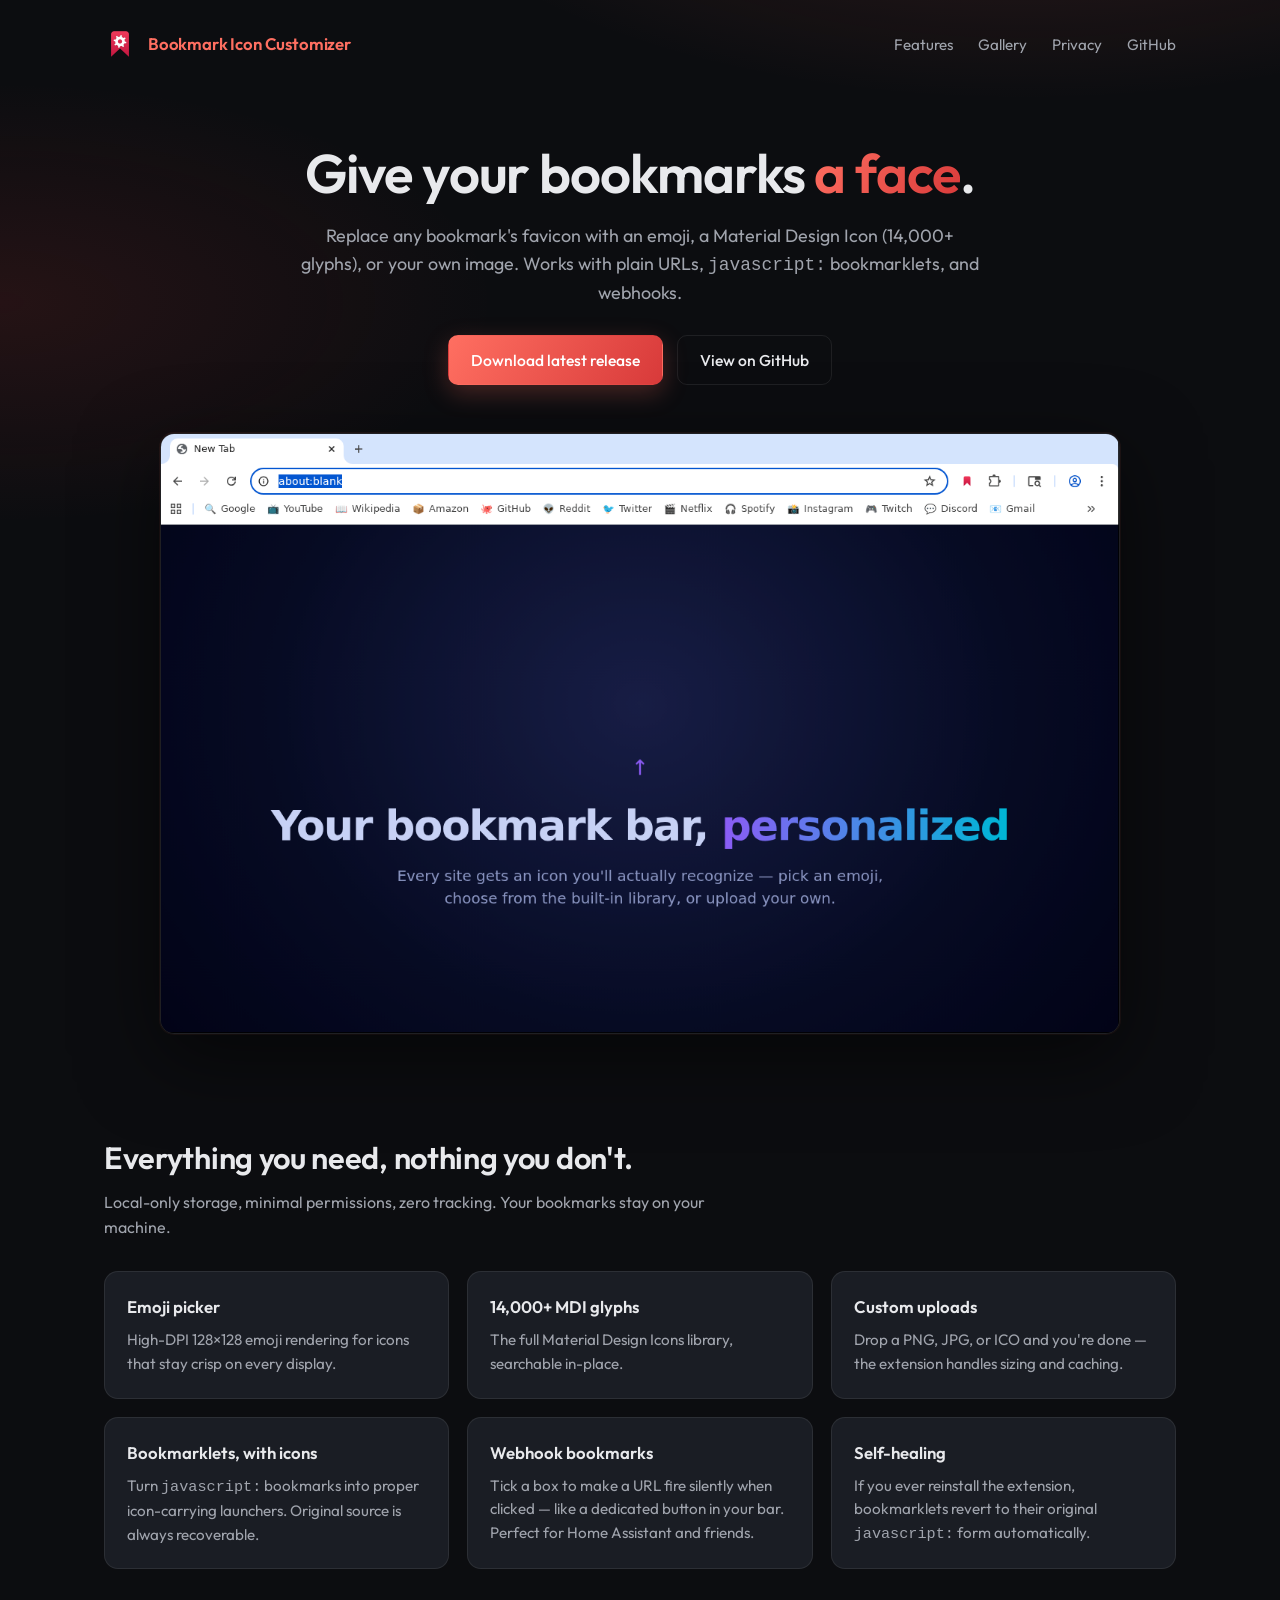
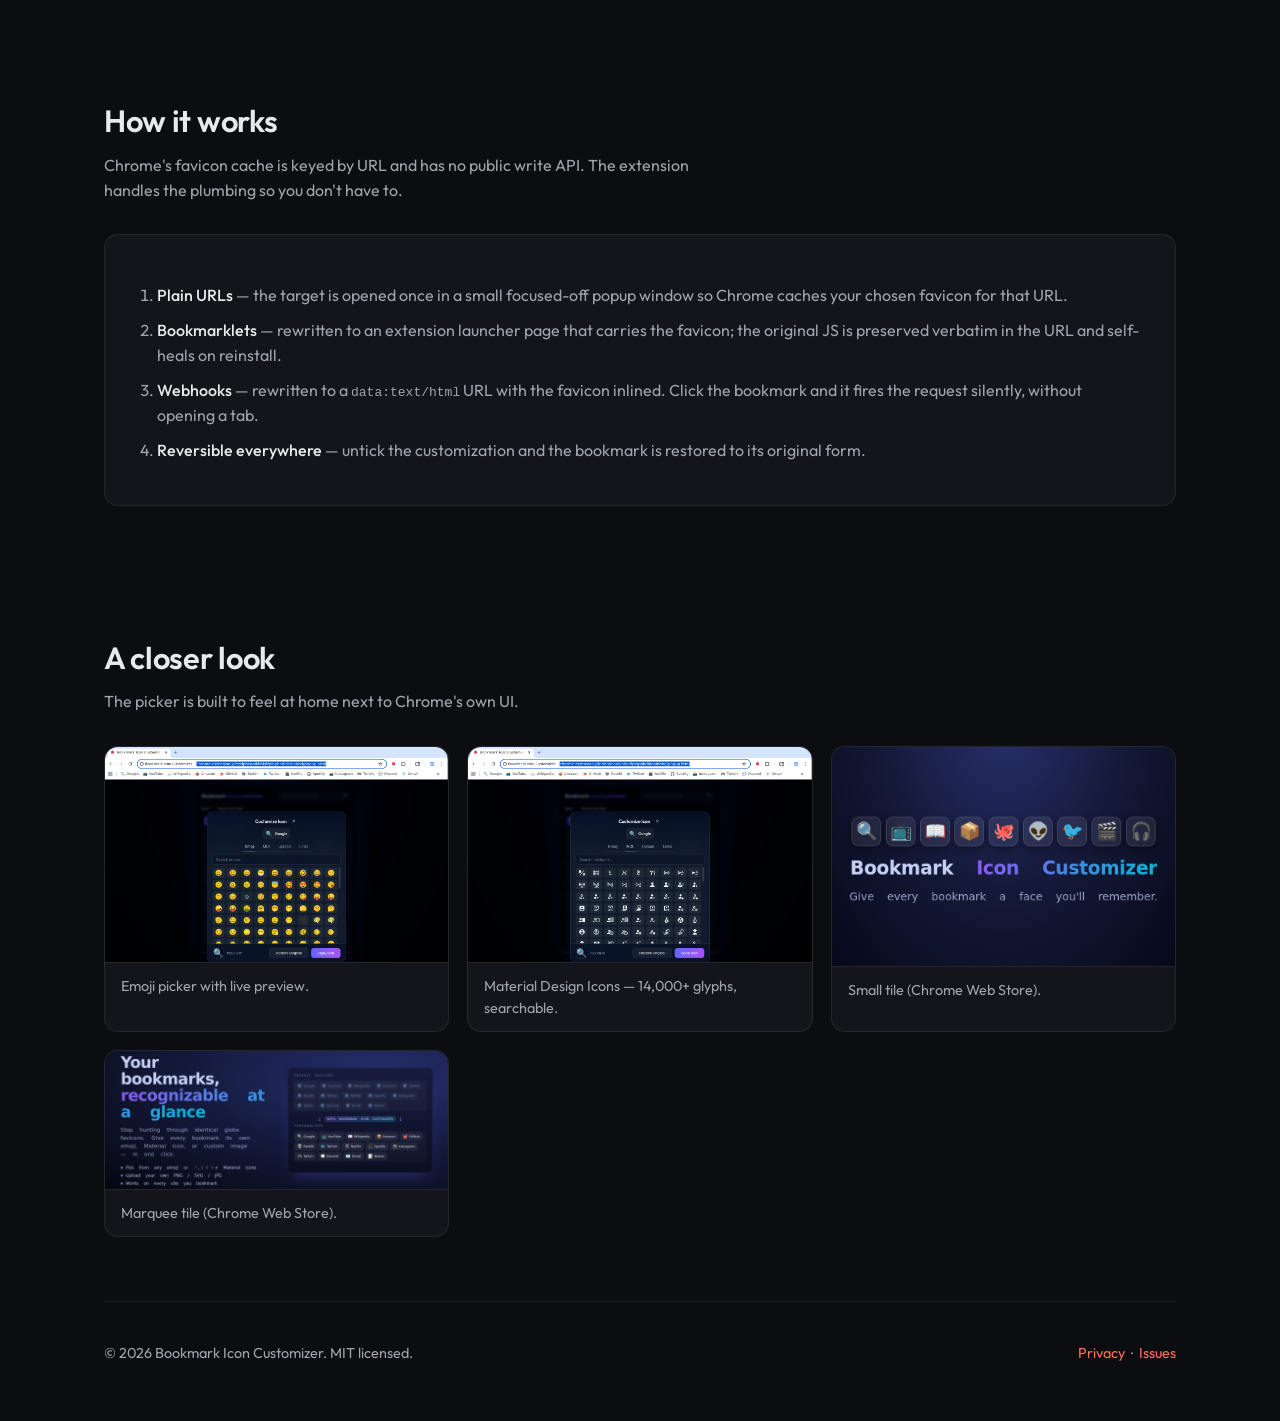
==== docs/index.html @ 4ed9962f "Add privacy policy, GitHub Pages site, and Chrome Web Store assets - PRIVACY.md + docs/privacy.html " ====
<!DOCTYPE html>
<html lang="en">
<head>
  <meta charset="UTF-8">
  <meta name="viewport" content="width=device-width, initial-scale=1">
  <title>Bookmark Icon Customizer — a Chrome extension for beautiful bookmarks</title>
  <meta name="description" content="Customize bookmark favicons with emojis, 14,000+ Material Design Icons, or your own images. Works with bookmarklets and webhooks. Local-only, no tracking.">
  <link rel="icon" type="image/png" href="assets/logo.png">
  <link rel="stylesheet" href="style.css">
  <link href="https://fonts.googleapis.com/css2?family=Outfit:wght@300;400;500;600&display=swap" rel="stylesheet">
</head>
<body>
  <div class="container">
    <header class="site">
      <a class="brand" href="./">
        <img src="assets/logo.png" alt="">
        <span class="brand-name">Bookmark Icon Customizer</span>
      </a>
      <nav class="site-nav">
        <a href="#features">Features</a>
        <a href="#gallery">Gallery</a>
        <a href="privacy.html">Privacy</a>
        <a href="https://github.com/mayerwin/Bookmark-Icon-Customizer">GitHub</a>
      </nav>
    </header>

    <section class="hero">
      <h1>Give your bookmarks <span class="accent">a face</span>.</h1>
      <p class="lead">
        Replace any bookmark's favicon with an emoji, a Material Design Icon
        (14,000+ glyphs), or your own image. Works with plain URLs,
        <code>javascript:</code> bookmarklets, and webhooks.
      </p>
      <div class="cta-row">
        <a class="btn btn-primary" href="https://github.com/mayerwin/Bookmark-Icon-Customizer/releases/latest">Download latest release</a>
        <a class="btn btn-ghost" href="https://github.com/mayerwin/Bookmark-Icon-Customizer">View on GitHub</a>
      </div>

      <div class="hero-shot">
        <img src="assets/screenshot-1-hero-1280x800.png" alt="Bookmark Icon Customizer picker with a customized bookmark bar in the background">
      </div>
    </section>

    <section id="features">
      <h2>Everything you need, nothing you don't.</h2>
      <p class="section-sub">Local-only storage, minimal permissions, zero tracking. Your bookmarks stay on your machine.</p>

      <div class="features">
        <div class="feature">
          <h3>Emoji picker</h3>
          <p>High-DPI 128×128 emoji rendering for icons that stay crisp on every display.</p>
        </div>
        <div class="feature">
          <h3>14,000+ MDI glyphs</h3>
          <p>The full Material Design Icons library, searchable in-place.</p>
        </div>
        <div class="feature">
          <h3>Custom uploads</h3>
          <p>Drop a PNG, JPG, or ICO and you're done — the extension handles sizing and caching.</p>
        </div>
        <div class="feature">
          <h3>Bookmarklets, with icons</h3>
          <p>Turn <code>javascript:</code> bookmarks into proper icon-carrying launchers. Original source is always recoverable.</p>
        </div>
        <div class="feature">
          <h3>Webhook bookmarks</h3>
          <p>Tick a box to make a URL fire silently when clicked — like a dedicated button in your bar. Perfect for Home Assistant and friends.</p>
        </div>
        <div class="feature">
          <h3>Self-healing</h3>
          <p>If you ever reinstall the extension, bookmarklets revert to their original <code>javascript:</code> form automatically.</p>
        </div>
      </div>
    </section>

    <section id="how">
      <h2>How it works</h2>
      <p class="section-sub">Chrome's favicon cache is keyed by URL and has no public write API. The extension handles the plumbing so you don't have to.</p>
      <div class="how-it-works">
        <ol>
          <li><strong>Plain URLs</strong> — the target is opened once in a small focused-off popup window so Chrome caches your chosen favicon for that URL.</li>
          <li><strong>Bookmarklets</strong> — rewritten to an extension launcher page that carries the favicon; the original JS is preserved verbatim in the URL and self-heals on reinstall.</li>
          <li><strong>Webhooks</strong> — rewritten to a <code>data:text/html</code> URL with the favicon inlined. Click the bookmark and it fires the request silently, without opening a tab.</li>
          <li><strong>Reversible everywhere</strong> — untick the customization and the bookmark is restored to its original form.</li>
        </ol>
      </div>
    </section>

    <section id="gallery">
      <h2>A closer look</h2>
      <p class="section-sub">The picker is built to feel at home next to Chrome's own UI.</p>
      <div class="gallery">
        <figure>
          <img src="assets/screenshot-2-emoji-picker-1280x800.png" alt="Emoji picker in the Bookmark Icon Customizer popup">
          <figcaption>Emoji picker with live preview.</figcaption>
        </figure>
        <figure>
          <img src="assets/screenshot-3-mdi-picker-1280x800.png" alt="Material Design Icons picker with search">
          <figcaption>Material Design Icons — 14,000+ glyphs, searchable.</figcaption>
        </figure>
        <figure>
          <img src="assets/small-promo-tile-440x280.png" alt="Small promotional tile">
          <figcaption>Small tile (Chrome Web Store).</figcaption>
        </figure>
        <figure>
          <img src="assets/marquee-promo-tile-1400x560.png" alt="Marquee promotional tile">
          <figcaption>Marquee tile (Chrome Web Store).</figcaption>
        </figure>
      </div>
    </section>

    <footer class="site">
      <span>© 2026 Bookmark Icon Customizer. MIT licensed.</span>
      <span>
        <a href="privacy.html">Privacy</a>
        &nbsp;·&nbsp;
        <a href="https://github.com/mayerwin/Bookmark-Icon-Customizer/issues">Issues</a>
      </span>
    </footer>
  </div>
</body>
</html>
---- docs/style.css ----
:root {
  --bg: #0c0d10;
  --bg-elev: #13151a;
  --surface: #1a1d24;
  --border: rgba(255, 255, 255, 0.08);
  --text: #e8e9ec;
  --text-dim: #a0a4ad;
  --accent: #ff6f61;
  --accent-2: #d83a3a;
  --accent-glow: rgba(255, 111, 97, 0.25);
  --radius: 14px;
  --max-w: 1120px;
}

* { box-sizing: border-box; }

html, body {
  margin: 0;
  padding: 0;
  background: var(--bg);
  color: var(--text);
  font-family: 'Outfit', system-ui, -apple-system, Segoe UI, Roboto, sans-serif;
  font-weight: 400;
  line-height: 1.55;
  -webkit-font-smoothing: antialiased;
}

body {
  background:
    radial-gradient(1100px 500px at 80% -200px, rgba(255, 111, 97, 0.18), transparent 60%),
    radial-gradient(900px 400px at 0% 10%, rgba(216, 58, 58, 0.12), transparent 55%),
    var(--bg);
  min-height: 100vh;
}

a {
  color: var(--accent);
  text-decoration: none;
}
a:hover { text-decoration: underline; }

.container {
  max-width: var(--max-w);
  margin: 0 auto;
  padding: 0 24px;
}

header.site {
  padding: 28px 0;
  display: flex;
  align-items: center;
  justify-content: space-between;
  gap: 24px;
}

.brand {
  display: flex;
  align-items: center;
  gap: 12px;
  font-weight: 600;
  font-size: 1.05rem;
}
.brand img { width: 32px; height: 32px; border-radius: 8px; }
.brand .brand-name { letter-spacing: -0.01em; }

.site-nav a {
  color: var(--text-dim);
  margin-left: 22px;
  font-size: 0.95rem;
}
.site-nav a:hover { color: var(--text); text-decoration: none; }

.hero {
  padding: 56px 0 36px;
  text-align: center;
}

.hero h1 {
  font-size: clamp(2.1rem, 4.8vw, 3.4rem);
  line-height: 1.1;
  font-weight: 600;
  letter-spacing: -0.02em;
  margin: 0 0 18px;
}

.hero h1 .accent {
  background: linear-gradient(120deg, var(--accent), var(--accent-2));
  -webkit-background-clip: text;
  background-clip: text;
  color: transparent;
}

.hero p.lead {
  max-width: 680px;
  margin: 0 auto 28px;
  color: var(--text-dim);
  font-size: 1.12rem;
}

.cta-row {
  display: flex;
  gap: 14px;
  justify-content: center;
  flex-wrap: wrap;
}

.btn {
  display: inline-block;
  padding: 12px 22px;
  border-radius: 10px;
  font-weight: 500;
  font-size: 0.98rem;
  border: 1px solid transparent;
  transition: transform 0.12s ease, box-shadow 0.2s ease, background 0.2s ease;
}
.btn:hover { text-decoration: none; transform: translateY(-1px); }

.btn-primary {
  background: linear-gradient(120deg, var(--accent), var(--accent-2));
  color: #fff;
  box-shadow: 0 8px 24px var(--accent-glow);
}
.btn-primary:hover { box-shadow: 0 10px 30px var(--accent-glow); }

.btn-ghost {
  background: transparent;
  color: var(--text);
  border-color: var(--border);
}
.btn-ghost:hover { background: var(--surface); }

.hero-shot {
  margin: 48px auto 0;
  max-width: 960px;
  border-radius: var(--radius);
  border: 1px solid var(--border);
  overflow: hidden;
  box-shadow: 0 24px 80px rgba(0, 0, 0, 0.55), 0 0 0 1px rgba(255, 111, 97, 0.08);
}
.hero-shot img { display: block; width: 100%; height: auto; }

section {
  padding: 64px 0;
}

h2 {
  font-size: clamp(1.5rem, 2.4vw, 2rem);
  font-weight: 600;
  letter-spacing: -0.01em;
  margin: 0 0 8px;
}
.section-sub {
  color: var(--text-dim);
  margin: 0 0 32px;
  max-width: 640px;
}

.features {
  display: grid;
  grid-template-columns: repeat(auto-fit, minmax(260px, 1fr));
  gap: 18px;
}
.feature {
  background: var(--surface);
  border: 1px solid var(--border);
  border-radius: var(--radius);
  padding: 22px;
}
.feature h3 {
  margin: 0 0 8px;
  font-size: 1.05rem;
  font-weight: 600;
}
.feature p {
  margin: 0;
  color: var(--text-dim);
  font-size: 0.95rem;
}

.gallery {
  display: grid;
  grid-template-columns: repeat(auto-fit, minmax(320px, 1fr));
  gap: 18px;
}
.gallery figure {
  margin: 0;
  border-radius: var(--radius);
  border: 1px solid var(--border);
  overflow: hidden;
  background: var(--bg-elev);
}
.gallery img { display: block; width: 100%; height: auto; }
.gallery figcaption {
  padding: 12px 16px;
  color: var(--text-dim);
  font-size: 0.9rem;
  border-top: 1px solid var(--border);
}

.how-it-works {
  background: var(--bg-elev);
  border: 1px solid var(--border);
  border-radius: var(--radius);
  padding: 32px;
}
.how-it-works ol {
  margin: 16px 0 0;
  padding-left: 20px;
  color: var(--text-dim);
}
.how-it-works li { margin-bottom: 10px; }
.how-it-works li strong { color: var(--text); font-weight: 500; }

footer.site {
  padding: 40px 0 60px;
  border-top: 1px solid var(--border);
  color: var(--text-dim);
  font-size: 0.9rem;
  display: flex;
  justify-content: space-between;
  gap: 16px;
  flex-wrap: wrap;
}

/* Privacy page */
.doc {
  max-width: 760px;
  margin: 0 auto;
  padding: 48px 24px 80px;
}
.doc h1 {
  font-size: 2rem;
  font-weight: 600;
  margin: 0 0 6px;
}
.doc .meta {
  color: var(--text-dim);
  font-size: 0.9rem;
  margin-bottom: 32px;
}
.doc h2 {
  margin-top: 36px;
  font-size: 1.25rem;
}
.doc p, .doc li {
  color: var(--text-dim);
}
.doc strong { color: var(--text); }
.doc code {
  background: var(--surface);
  border: 1px solid var(--border);
  padding: 1px 6px;
  border-radius: 6px;
  font-size: 0.88em;
}
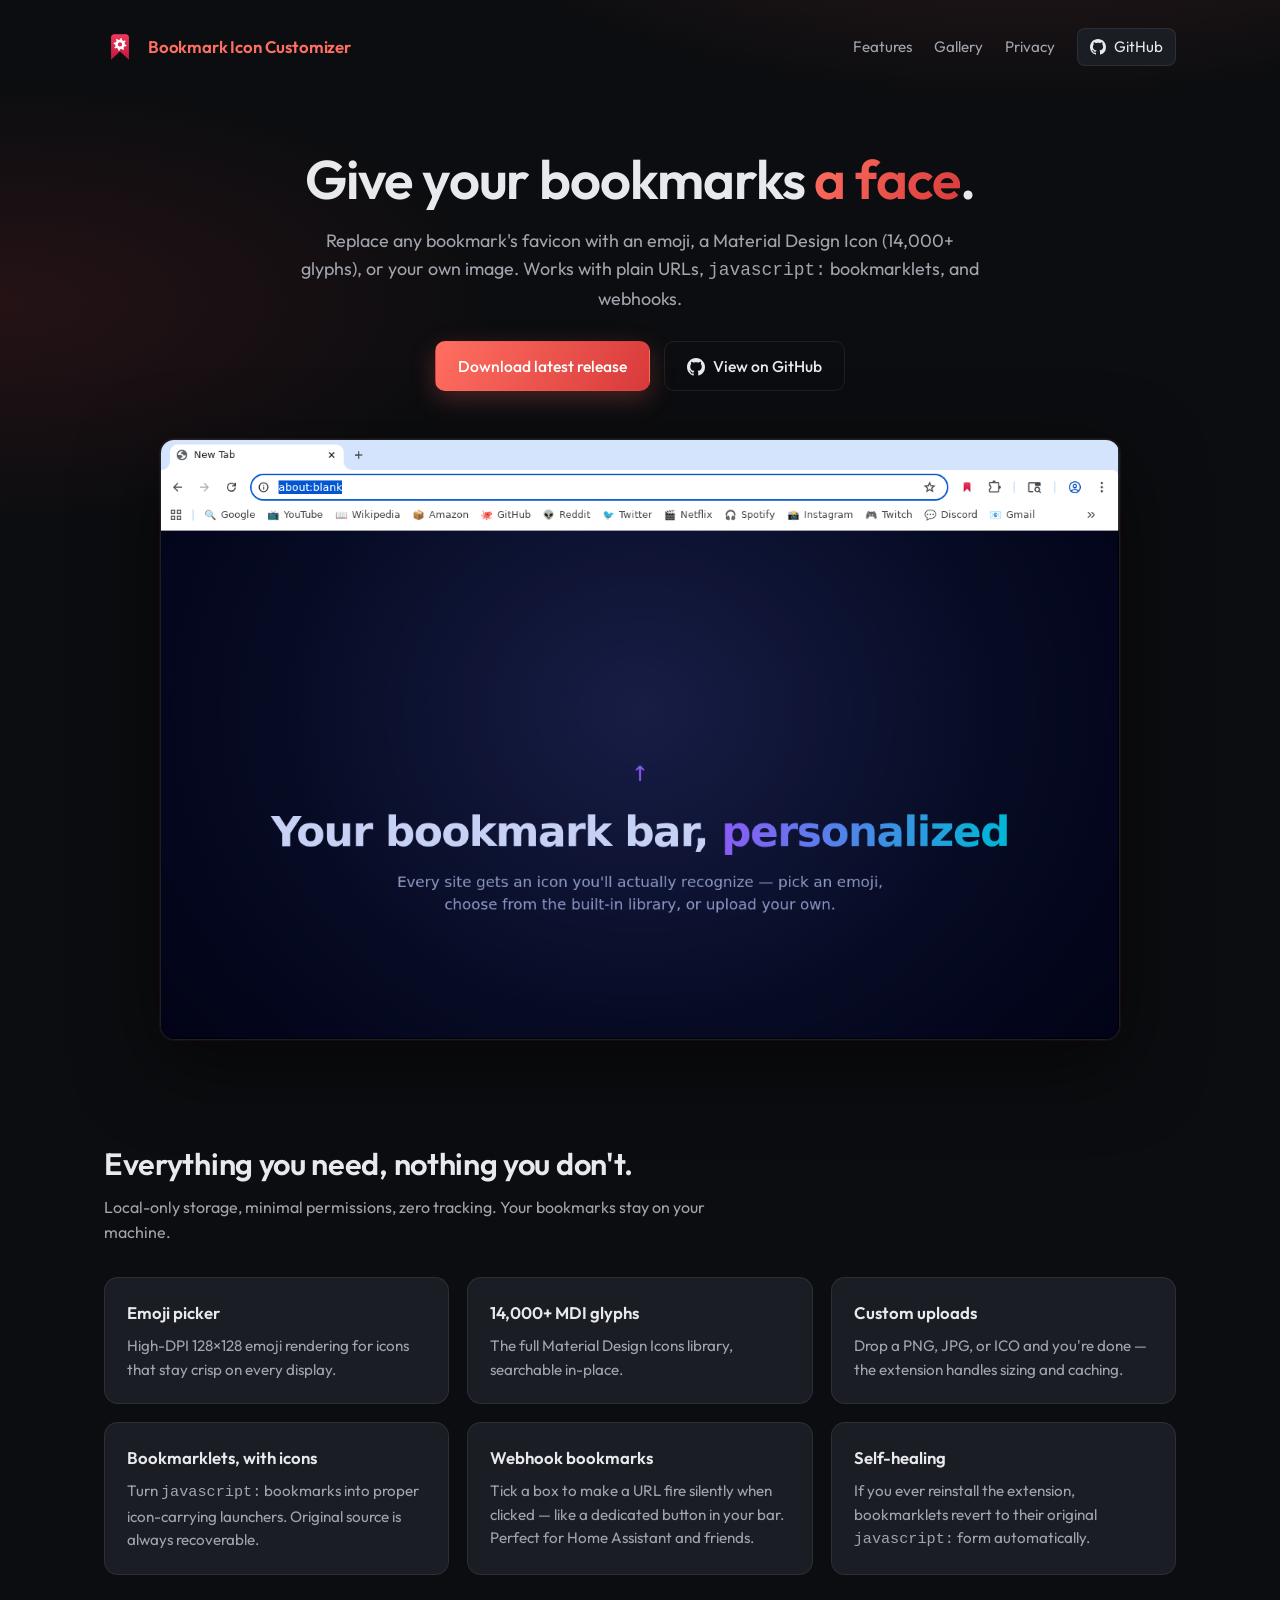
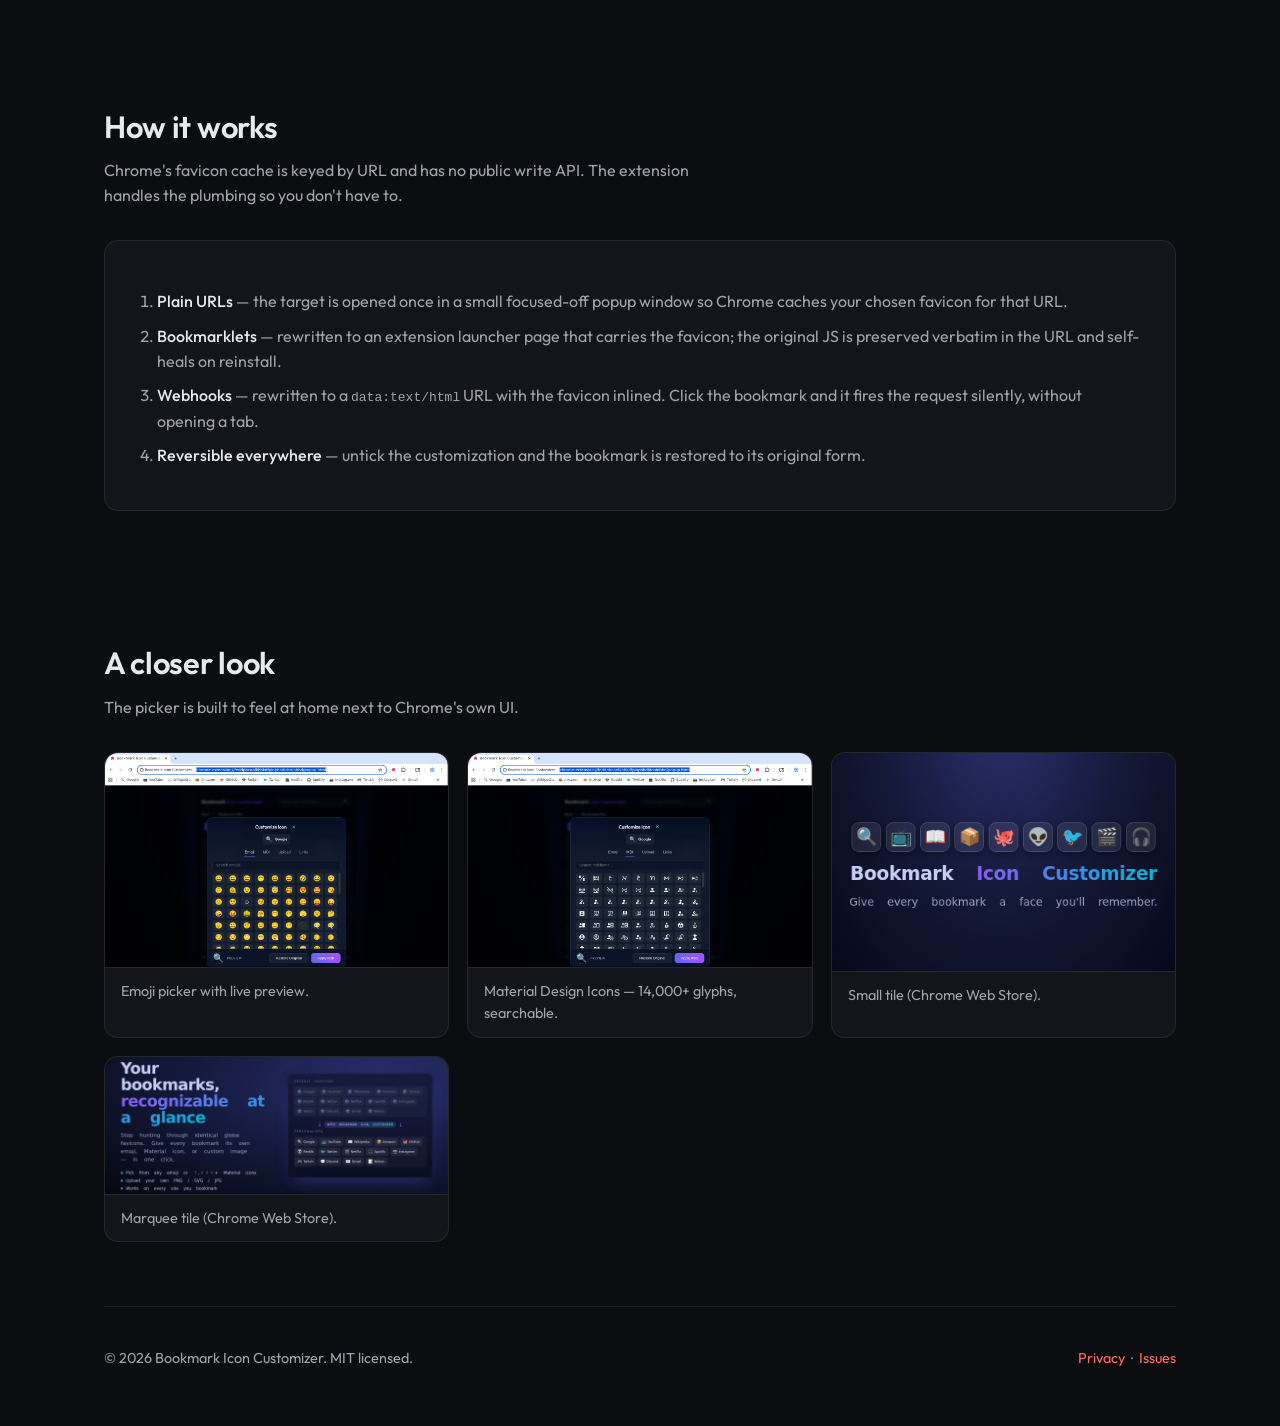
==== commit 91095c8b: "Add GitHub mark icon + pill style to site nav" ====
--- a/docs/index.html
+++ b/docs/index.html
@@ -20,7 +20,10 @@
         <a href="#features">Features</a>
         <a href="#gallery">Gallery</a>
         <a href="privacy.html">Privacy</a>
-        <a href="https://github.com/mayerwin/Bookmark-Icon-Customizer">GitHub</a>
+        <a class="gh-link" href="https://github.com/mayerwin/Bookmark-Icon-Customizer" aria-label="View on GitHub">
+          <svg viewBox="0 0 16 16" aria-hidden="true" fill="currentColor"><path d="M8 0C3.58 0 0 3.58 0 8c0 3.54 2.29 6.53 5.47 7.59.4.07.55-.17.55-.38 0-.19-.01-.82-.01-1.49-2.01.37-2.53-.49-2.69-.94-.09-.23-.48-.94-.82-1.13-.28-.15-.68-.52-.01-.53.63-.01 1.08.58 1.23.82.72 1.21 1.87.87 2.33.66.07-.52.28-.87.51-1.07-1.78-.2-3.64-.89-3.64-3.95 0-.87.31-1.59.82-2.15-.08-.2-.36-1.02.08-2.12 0 0 .67-.21 2.2.82.64-.18 1.32-.27 2-.27.68 0 1.36.09 2 .27 1.53-1.04 2.2-.82 2.2-.82.44 1.1.16 1.92.08 2.12.51.56.82 1.27.82 2.15 0 3.07-1.87 3.75-3.65 3.95.29.25.54.73.54 1.48 0 1.07-.01 1.93-.01 2.2 0 .21.15.46.55.38A8.013 8.013 0 0 0 16 8c0-4.42-3.58-8-8-8Z"/></svg>
+          <span>GitHub</span>
+        </a>
       </nav>
     </header>
 
@@ -33,7 +36,8 @@
       </p>
       <div class="cta-row">
         <a class="btn btn-primary" href="https://github.com/mayerwin/Bookmark-Icon-Customizer/releases/latest">Download latest release</a>
-        <a class="btn btn-ghost" href="https://github.com/mayerwin/Bookmark-Icon-Customizer">View on GitHub</a>
+        <a class="btn btn-ghost" href="https://github.com/mayerwin/Bookmark-Icon-Customizer">
+          <svg viewBox="0 0 16 16" aria-hidden="true" fill="currentColor"><path d="M8 0C3.58 0 0 3.58 0 8c0 3.54 2.29 6.53 5.47 7.59.4.07.55-.17.55-.38 0-.19-.01-.82-.01-1.49-2.01.37-2.53-.49-2.69-.94-.09-.23-.48-.94-.82-1.13-.28-.15-.68-.52-.01-.53.63-.01 1.08.58 1.23.82.72 1.21 1.87.87 2.33.66.07-.52.28-.87.51-1.07-1.78-.2-3.64-.89-3.64-3.95 0-.87.31-1.59.82-2.15-.08-.2-.36-1.02.08-2.12 0 0 .67-.21 2.2.82.64-.18 1.32-.27 2-.27.68 0 1.36.09 2 .27 1.53-1.04 2.2-.82 2.2-.82.44 1.1.16 1.92.08 2.12.51.56.82 1.27.82 2.15 0 3.07-1.87 3.75-3.65 3.95.29.25.54.73.54 1.48 0 1.07-.01 1.93-.01 2.2 0 .21.15.46.55.38A8.013 8.013 0 0 0 16 8c0-4.42-3.58-8-8-8Z"/></svg>View on GitHub</a>
       </div>
 
       <div class="hero-shot">
--- a/docs/style.css
+++ b/docs/style.css
@@ -63,12 +63,40 @@
 .brand img { width: 32px; height: 32px; border-radius: 8px; }
 .brand .brand-name { letter-spacing: -0.01em; }
 
+.site-nav {
+  display: flex;
+  align-items: center;
+  gap: 22px;
+}
 .site-nav a {
   color: var(--text-dim);
-  margin-left: 22px;
   font-size: 0.95rem;
+  display: inline-flex;
+  align-items: center;
 }
 .site-nav a:hover { color: var(--text); text-decoration: none; }
+
+.site-nav a.gh-link {
+  padding: 6px 12px;
+  border: 1px solid var(--border);
+  border-radius: 8px;
+  background: var(--surface);
+  color: var(--text);
+  gap: 8px;
+  transition: background 0.15s ease, border-color 0.15s ease;
+}
+.site-nav a.gh-link:hover {
+  background: #21242c;
+  border-color: rgba(255, 255, 255, 0.16);
+}
+.site-nav a.gh-link svg { width: 16px; height: 16px; }
+
+.btn svg {
+  width: 18px;
+  height: 18px;
+  vertical-align: -4px;
+  margin-right: 8px;
+}
 
 .hero {
   padding: 56px 0 36px;
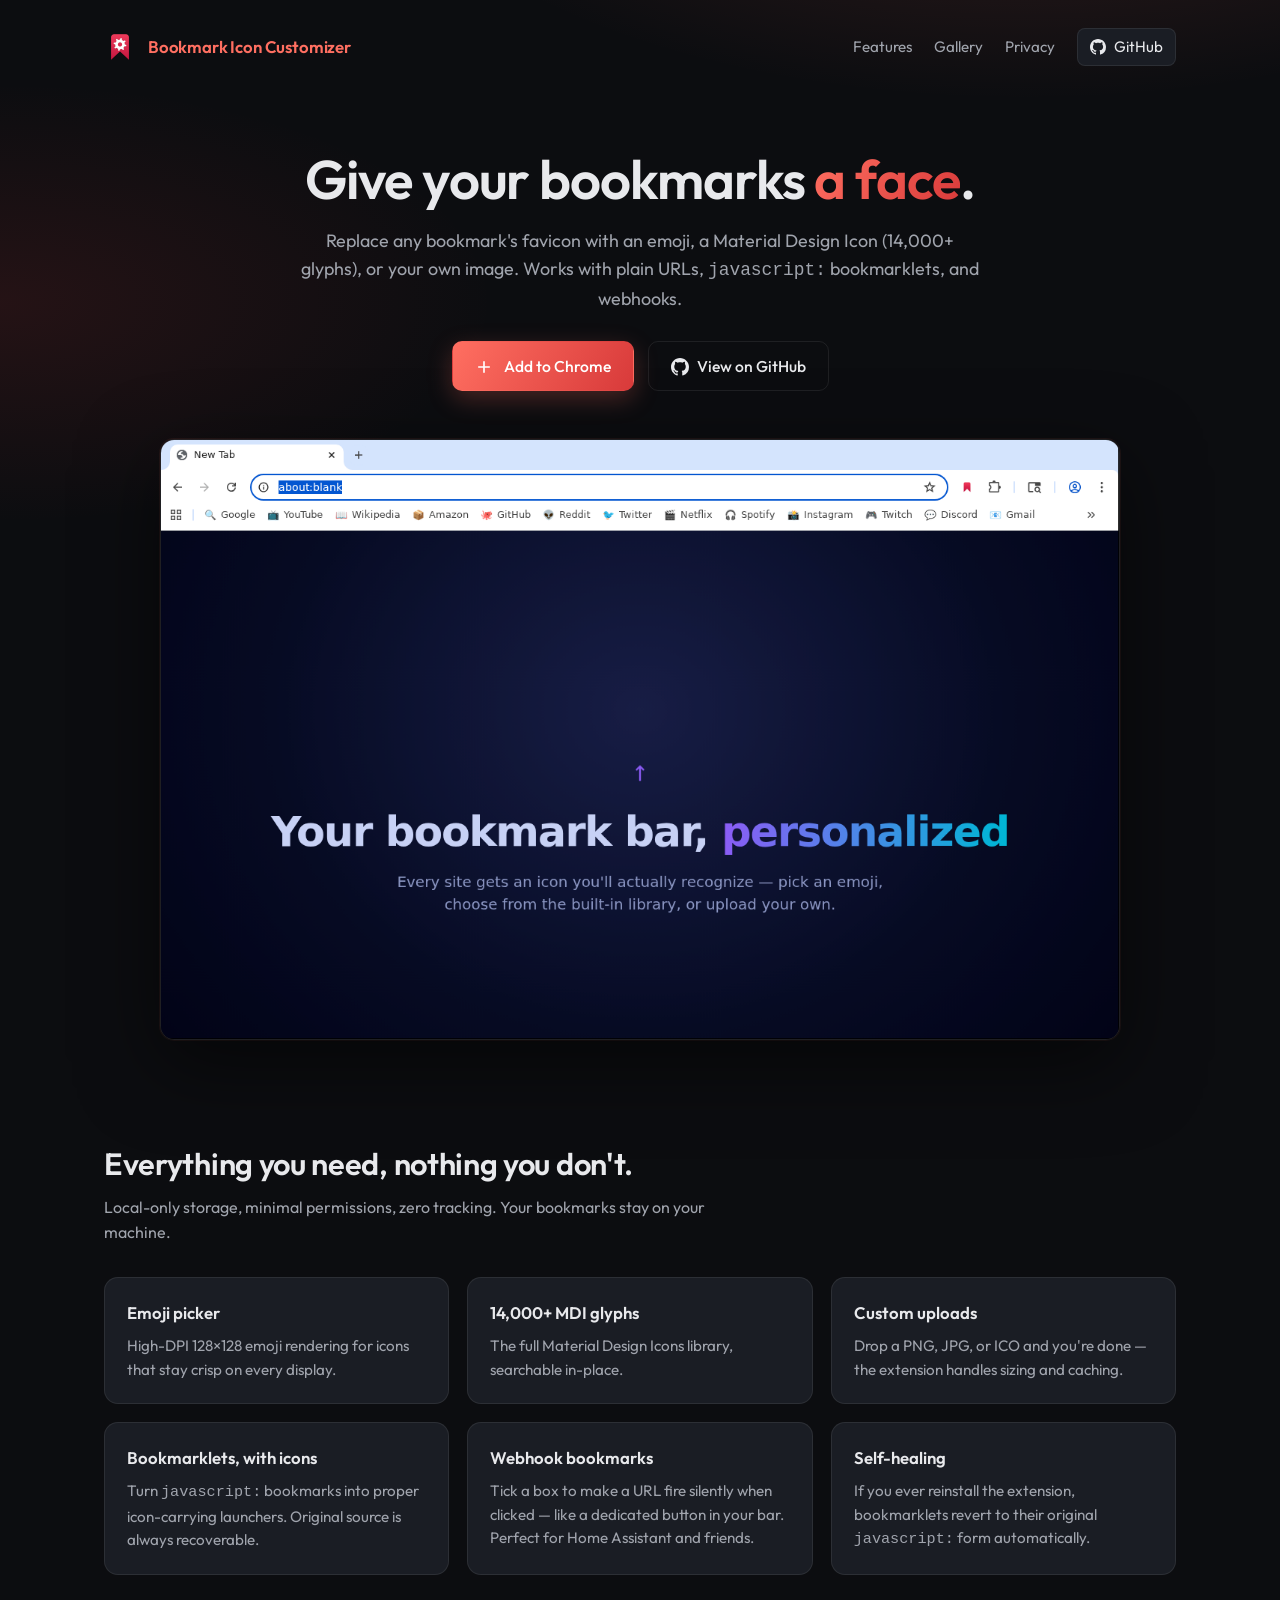
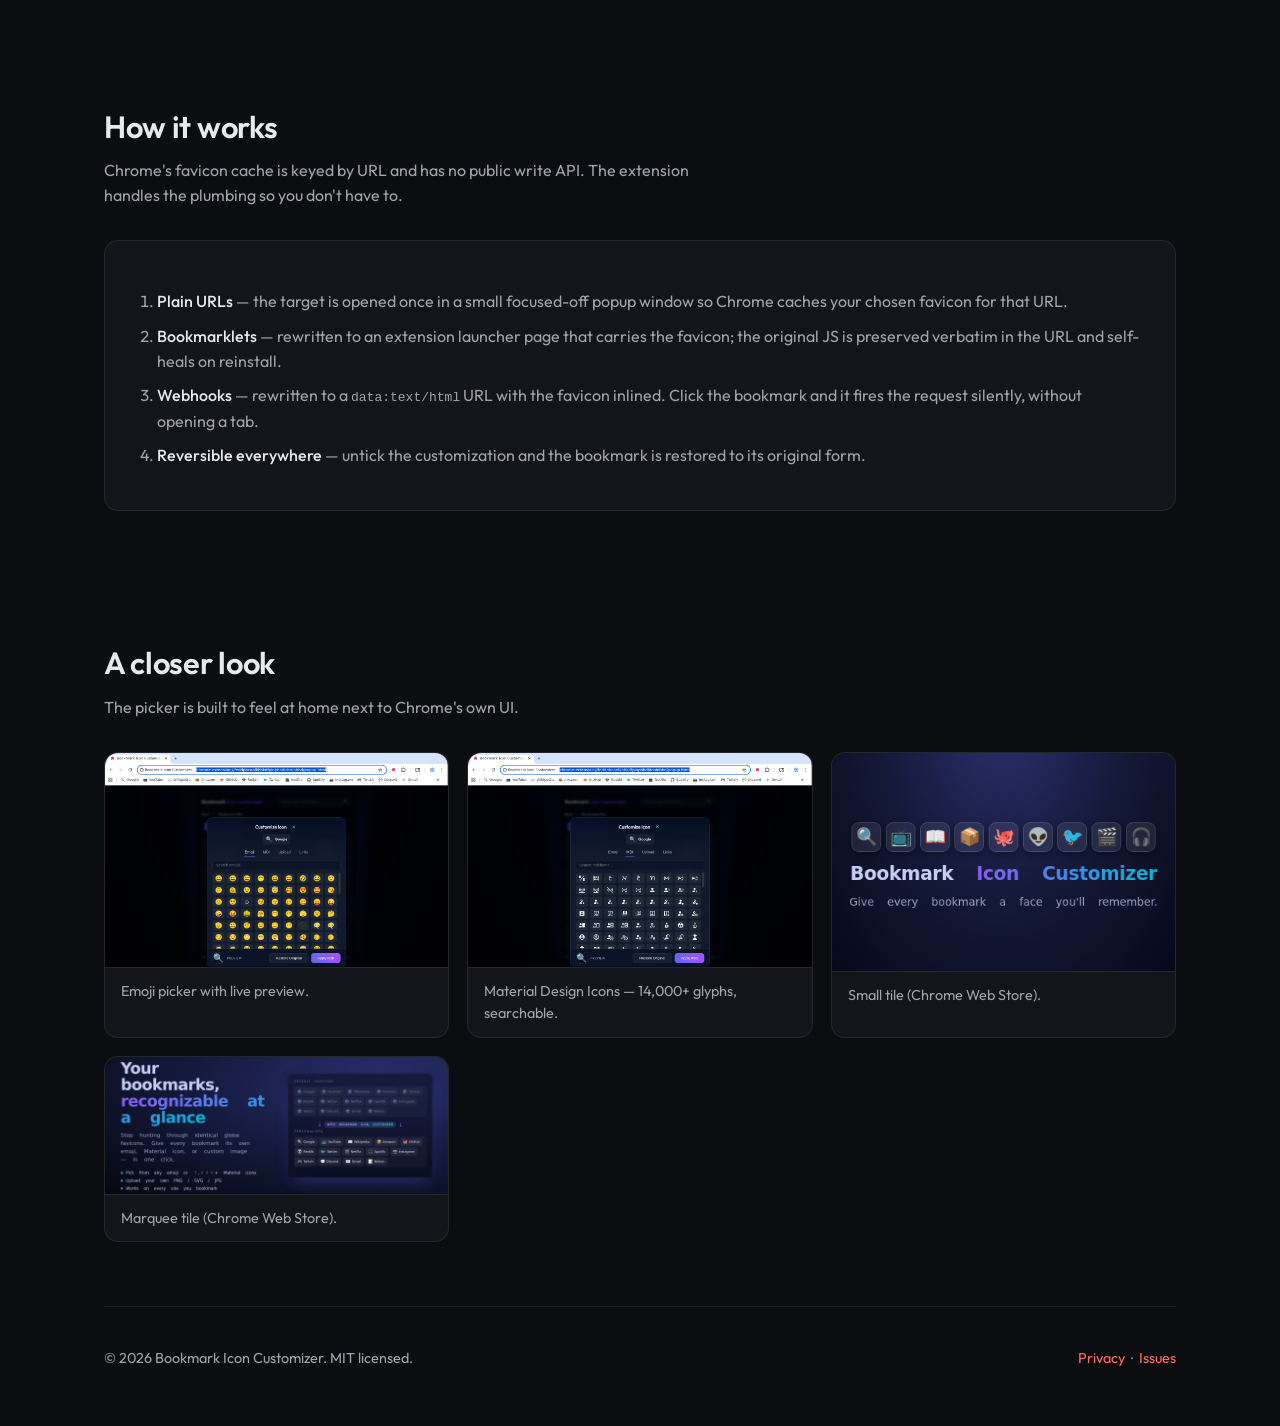
==== commit af0f7fe6: "Update README and index.html to promote Chrome Web Store installation; enhance responsive design in " ====
--- a/docs/index.html
+++ b/docs/index.html
@@ -3,6 +3,7 @@
 <head>
   <meta charset="UTF-8">
   <meta name="viewport" content="width=device-width, initial-scale=1">
+  <meta name="google-site-verification" content="guHHRxQGMISCaGasi4b84Hi_OKZhsccWrb-lMGddvG0" />
   <title>Bookmark Icon Customizer — a Chrome extension for beautiful bookmarks</title>
   <meta name="description" content="Customize bookmark favicons with emojis, 14,000+ Material Design Icons, or your own images. Works with bookmarklets and webhooks. Local-only, no tracking.">
   <link rel="icon" type="image/png" href="assets/logo.png">
@@ -35,7 +36,10 @@
         <code>javascript:</code> bookmarklets, and webhooks.
       </p>
       <div class="cta-row">
-        <a class="btn btn-primary" href="https://github.com/mayerwin/Bookmark-Icon-Customizer/releases/latest">Download latest release</a>
+        <a class="btn btn-primary" href="https://chromewebstore.google.com/detail/bookmark-icon-customizer/fhngdjipelbebhdnkpealakcckpjpjpn">
+          <svg viewBox="0 0 24 24" aria-hidden="true" fill="none" stroke="currentColor" stroke-width="2.2" stroke-linecap="round" stroke-linejoin="round"><path d="M12 5v14M5 12h14"/></svg>
+          Add to Chrome
+        </a>
         <a class="btn btn-ghost" href="https://github.com/mayerwin/Bookmark-Icon-Customizer">
           <svg viewBox="0 0 16 16" aria-hidden="true" fill="currentColor"><path d="M8 0C3.58 0 0 3.58 0 8c0 3.54 2.29 6.53 5.47 7.59.4.07.55-.17.55-.38 0-.19-.01-.82-.01-1.49-2.01.37-2.53-.49-2.69-.94-.09-.23-.48-.94-.82-1.13-.28-.15-.68-.52-.01-.53.63-.01 1.08.58 1.23.82.72 1.21 1.87.87 2.33.66.07-.52.28-.87.51-1.07-1.78-.2-3.64-.89-3.64-3.95 0-.87.31-1.59.82-2.15-.08-.2-.36-1.02.08-2.12 0 0 .67-.21 2.2.82.64-.18 1.32-.27 2-.27.68 0 1.36.09 2 .27 1.53-1.04 2.2-.82 2.2-.82.44 1.1.16 1.92.08 2.12.51.56.82 1.27.82 2.15 0 3.07-1.87 3.75-3.65 3.95.29.25.54.73.54 1.48 0 1.07-.01 1.93-.01 2.2 0 .21.15.46.55.38A8.013 8.013 0 0 0 16 8c0-4.42-3.58-8-8-8Z"/></svg>View on GitHub</a>
       </div>
--- a/docs/style.css
+++ b/docs/style.css
@@ -281,3 +281,20 @@
   border-radius: 6px;
   font-size: 0.88em;
 }
+
+@media (max-width: 640px) {
+  header.site {
+    flex-direction: column;
+    align-items: center;
+    gap: 16px;
+    text-align: center;
+  }
+  .site-nav {
+    gap: 18px;
+    flex-wrap: wrap;
+    justify-content: center;
+  }
+  .brand {
+    font-size: 1.1rem;
+  }
+}
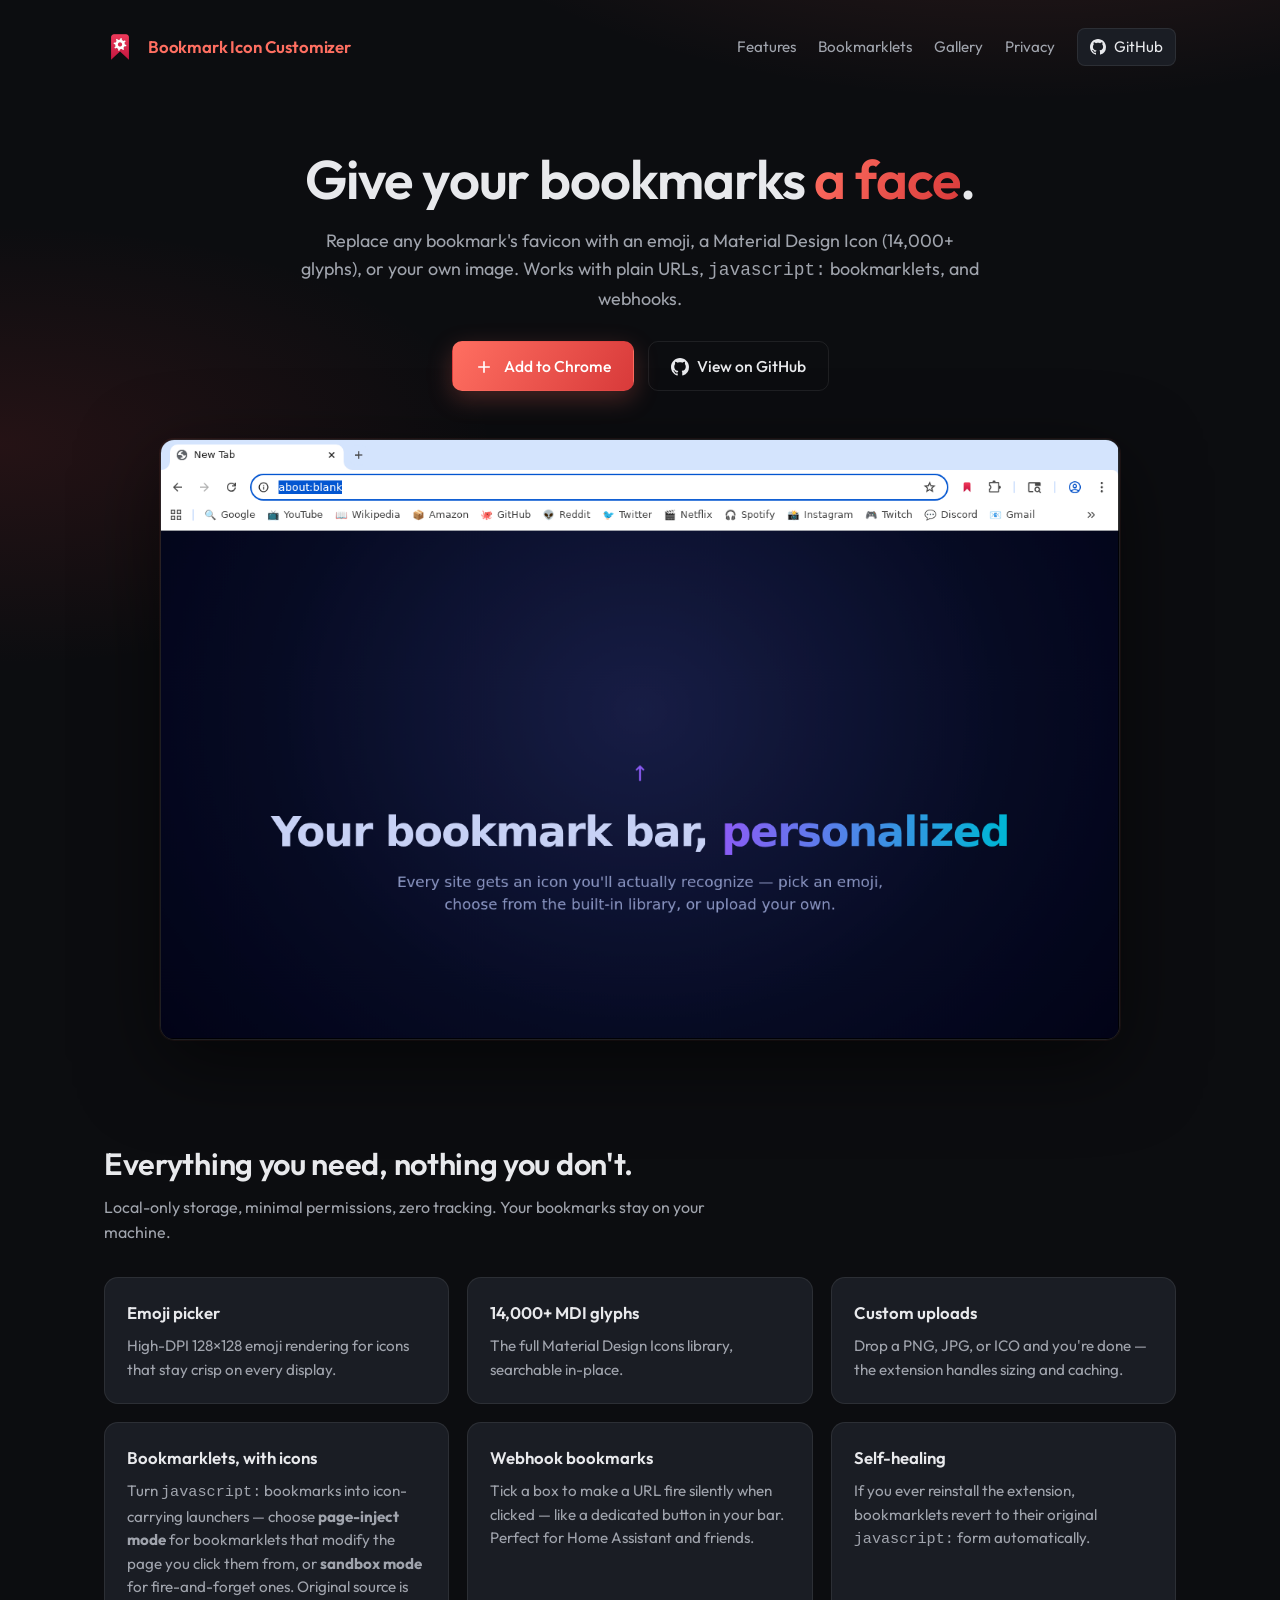
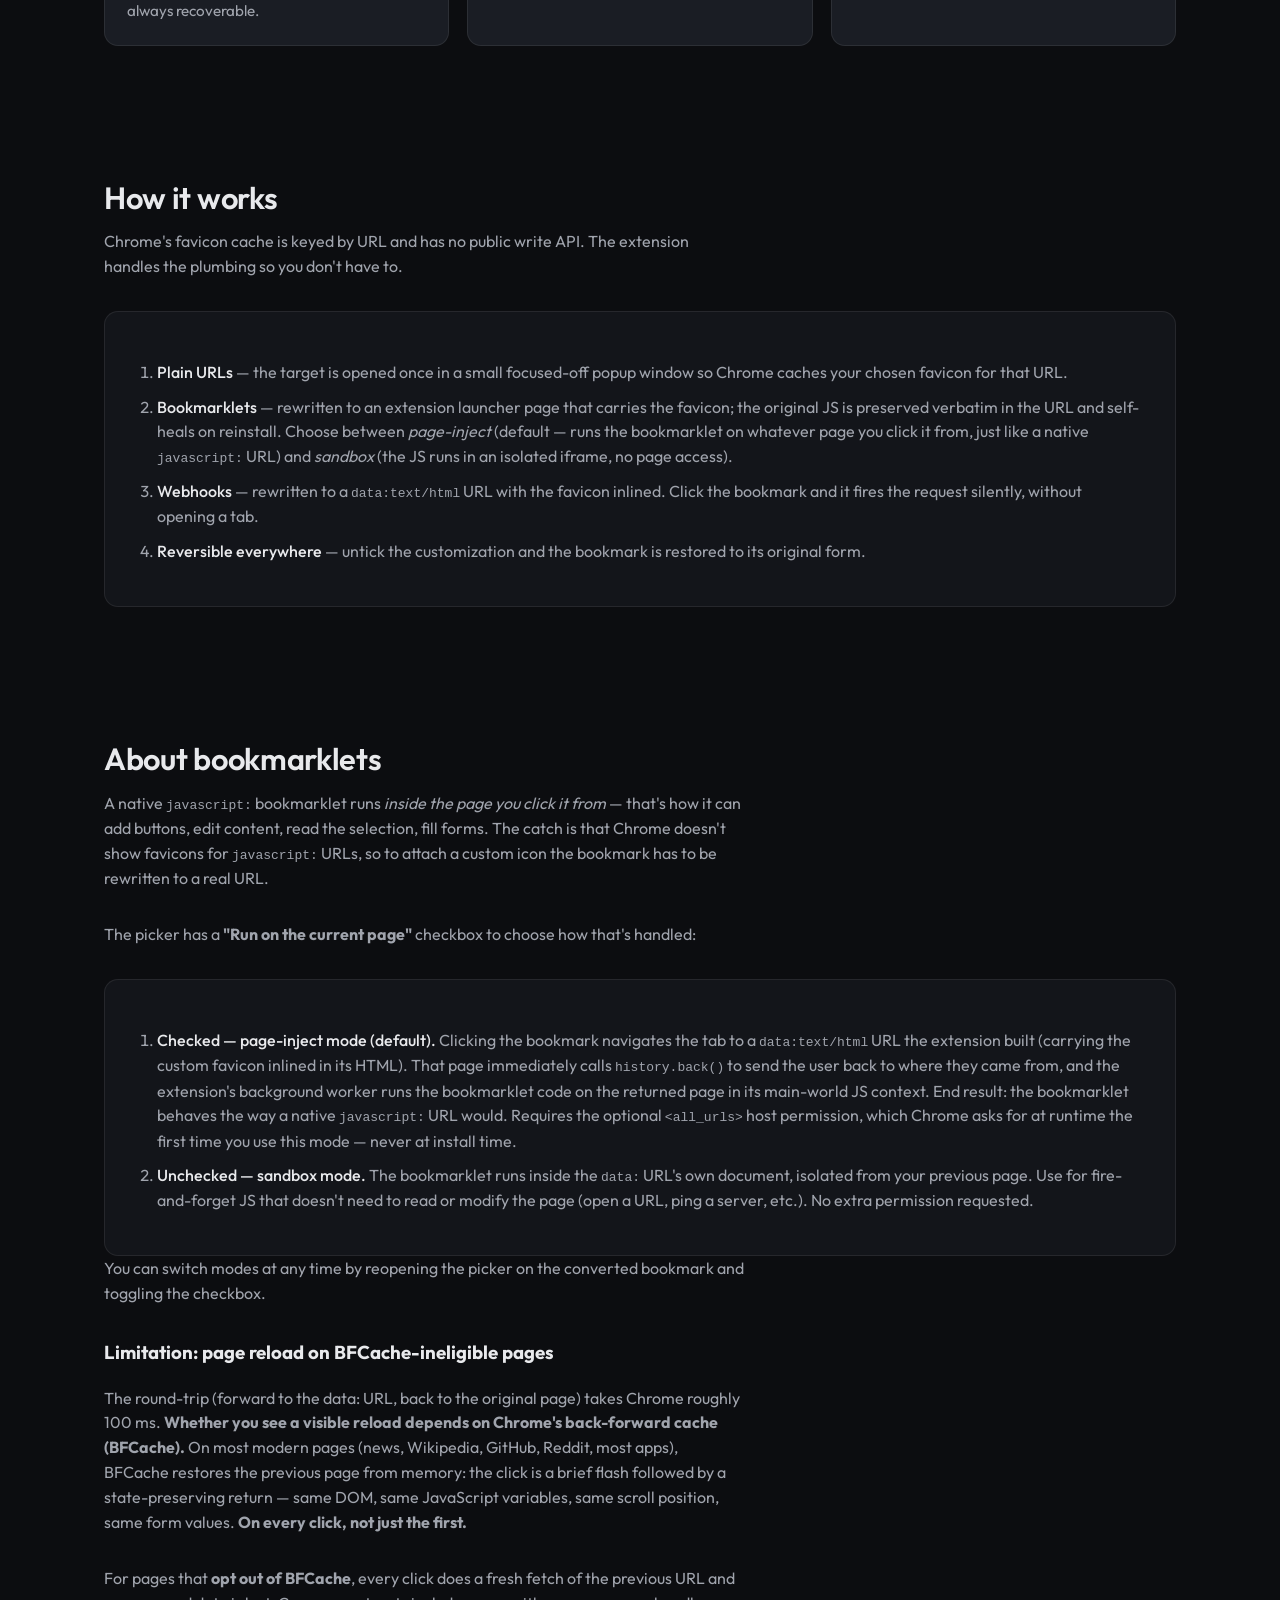
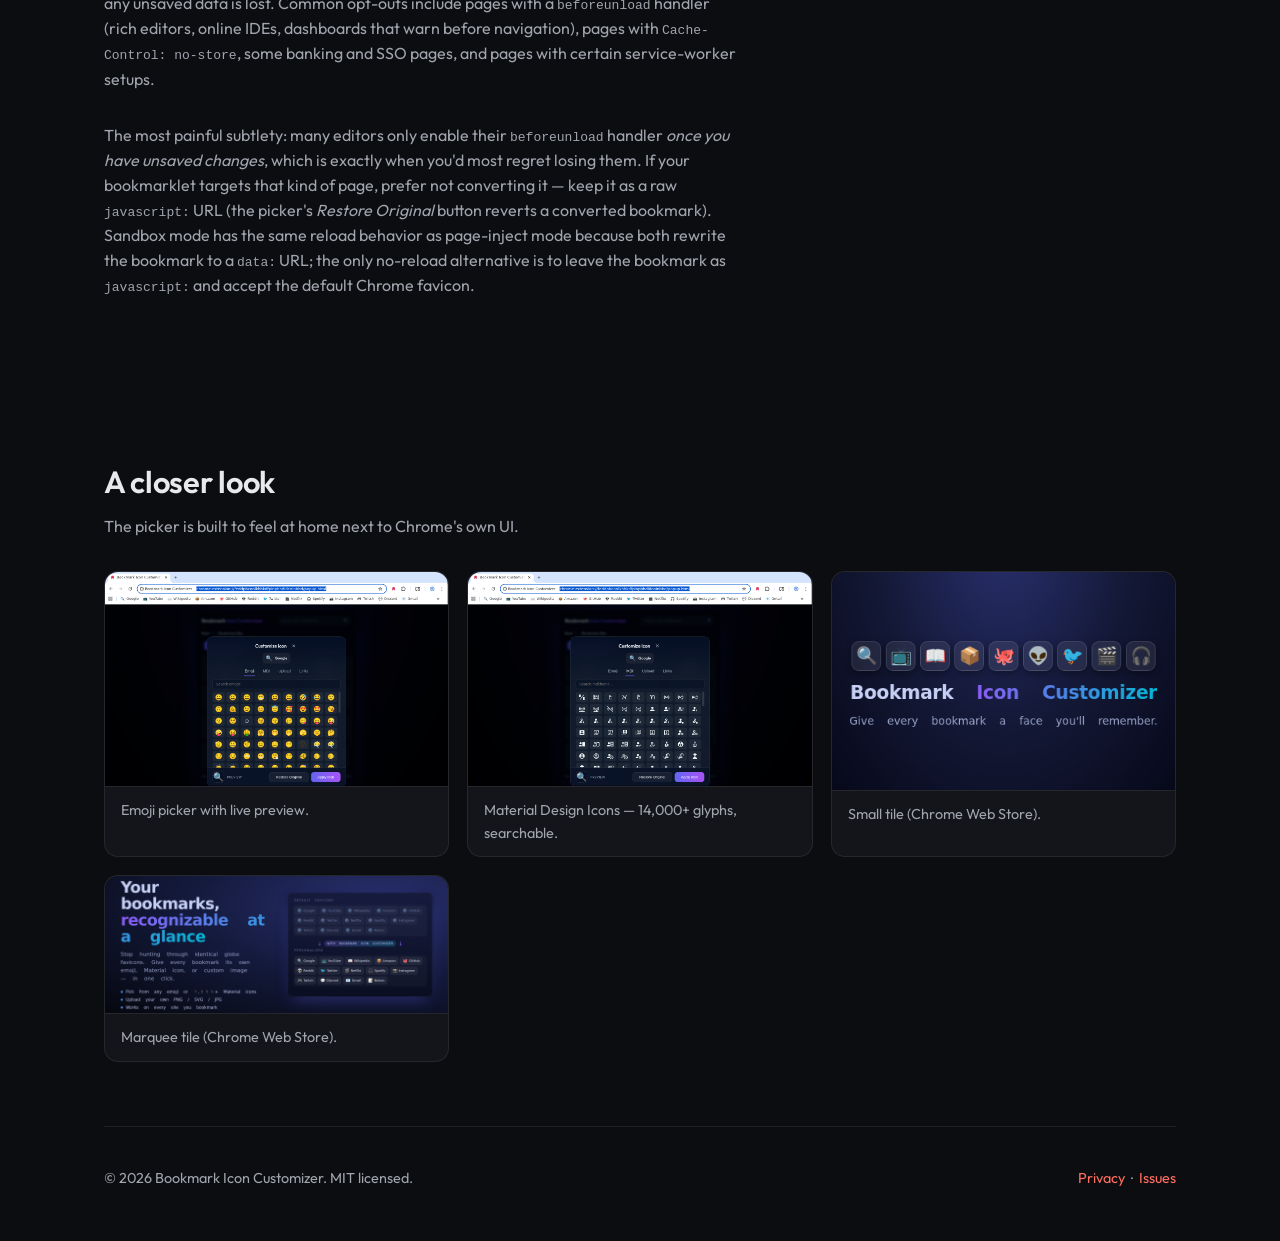
==== commit 03c25332: "Add page-inject bookmarklet mode with custom favicons via data: URLs Bookmarklets (javascript: URLs)" ====
--- a/docs/index.html
+++ b/docs/index.html
@@ -19,6 +19,7 @@
       </a>
       <nav class="site-nav">
         <a href="#features">Features</a>
+        <a href="#bookmarklets">Bookmarklets</a>
         <a href="#gallery">Gallery</a>
         <a href="privacy.html">Privacy</a>
         <a class="gh-link" href="https://github.com/mayerwin/Bookmark-Icon-Customizer" aria-label="View on GitHub">
@@ -68,7 +69,7 @@
         </div>
         <div class="feature">
           <h3>Bookmarklets, with icons</h3>
-          <p>Turn <code>javascript:</code> bookmarks into proper icon-carrying launchers. Original source is always recoverable.</p>
+          <p>Turn <code>javascript:</code> bookmarks into icon-carrying launchers — choose <strong>page-inject mode</strong> for bookmarklets that modify the page you click them from, or <strong>sandbox mode</strong> for fire-and-forget ones. Original source is always recoverable.</p>
         </div>
         <div class="feature">
           <h3>Webhook bookmarks</h3>
@@ -87,11 +88,29 @@
       <div class="how-it-works">
         <ol>
           <li><strong>Plain URLs</strong> — the target is opened once in a small focused-off popup window so Chrome caches your chosen favicon for that URL.</li>
-          <li><strong>Bookmarklets</strong> — rewritten to an extension launcher page that carries the favicon; the original JS is preserved verbatim in the URL and self-heals on reinstall.</li>
+          <li><strong>Bookmarklets</strong> — rewritten to an extension launcher page that carries the favicon; the original JS is preserved verbatim in the URL and self-heals on reinstall. Choose between <em>page-inject</em> (default — runs the bookmarklet on whatever page you click it from, just like a native <code>javascript:</code> URL) and <em>sandbox</em> (the JS runs in an isolated iframe, no page access).</li>
           <li><strong>Webhooks</strong> — rewritten to a <code>data:text/html</code> URL with the favicon inlined. Click the bookmark and it fires the request silently, without opening a tab.</li>
           <li><strong>Reversible everywhere</strong> — untick the customization and the bookmark is restored to its original form.</li>
         </ol>
       </div>
+    </section>
+
+    <section id="bookmarklets">
+      <h2>About bookmarklets</h2>
+      <p class="section-sub">A native <code>javascript:</code> bookmarklet runs <em>inside the page you click it from</em> — that's how it can add buttons, edit content, read the selection, fill forms. The catch is that Chrome doesn't show favicons for <code>javascript:</code> URLs, so to attach a custom icon the bookmark has to be rewritten to a real URL.</p>
+      <p class="section-sub">The picker has a <strong>"Run on the current page"</strong> checkbox to choose how that's handled:</p>
+      <div class="how-it-works">
+        <ol>
+          <li><strong>Checked — page-inject mode (default).</strong> Clicking the bookmark navigates the tab to a <code>data:text/html</code> URL the extension built (carrying the custom favicon inlined in its HTML). That page immediately calls <code>history.back()</code> to send the user back to where they came from, and the extension's background worker runs the bookmarklet code on the returned page in its main-world JS context. End result: the bookmarklet behaves the way a native <code>javascript:</code> URL would. Requires the optional <code>&lt;all_urls&gt;</code> host permission, which Chrome asks for at runtime the first time you use this mode — never at install time.</li>
+          <li><strong>Unchecked — sandbox mode.</strong> The bookmarklet runs inside the <code>data:</code> URL's own document, isolated from your previous page. Use for fire-and-forget JS that doesn't need to read or modify the page (open a URL, ping a server, etc.). No extra permission requested.</li>
+        </ol>
+      </div>
+      <p class="section-sub">You can switch modes at any time by reopening the picker on the converted bookmark and toggling the checkbox.</p>
+
+      <h3>Limitation: page reload on BFCache-ineligible pages</h3>
+      <p class="section-sub">The round-trip (forward to the data: URL, back to the original page) takes Chrome roughly 100 ms. <strong>Whether you see a visible reload depends on Chrome's back-forward cache (BFCache).</strong> On most modern pages (news, Wikipedia, GitHub, Reddit, most apps), BFCache restores the previous page from memory: the click is a brief flash followed by a state-preserving return — same DOM, same JavaScript variables, same scroll position, same form values. <strong>On every click, not just the first.</strong></p>
+      <p class="section-sub">For pages that <strong>opt out of BFCache</strong>, every click does a fresh fetch of the previous URL and any unsaved data is lost. Common opt-outs include pages with a <code>beforeunload</code> handler (rich editors, online IDEs, dashboards that warn before navigation), pages with <code>Cache-Control: no-store</code>, some banking and SSO pages, and pages with certain service-worker setups.</p>
+      <p class="section-sub">The most painful subtlety: many editors only enable their <code>beforeunload</code> handler <em>once you have unsaved changes</em>, which is exactly when you'd most regret losing them. If your bookmarklet targets that kind of page, prefer not converting it — keep it as a raw <code>javascript:</code> URL (the picker's <em>Restore Original</em> button reverts a converted bookmark). Sandbox mode has the same reload behavior as page-inject mode because both rewrite the bookmark to a <code>data:</code> URL; the only no-reload alternative is to leave the bookmark as <code>javascript:</code> and accept the default Chrome favicon.</p>
     </section>
 
     <section id="gallery">
